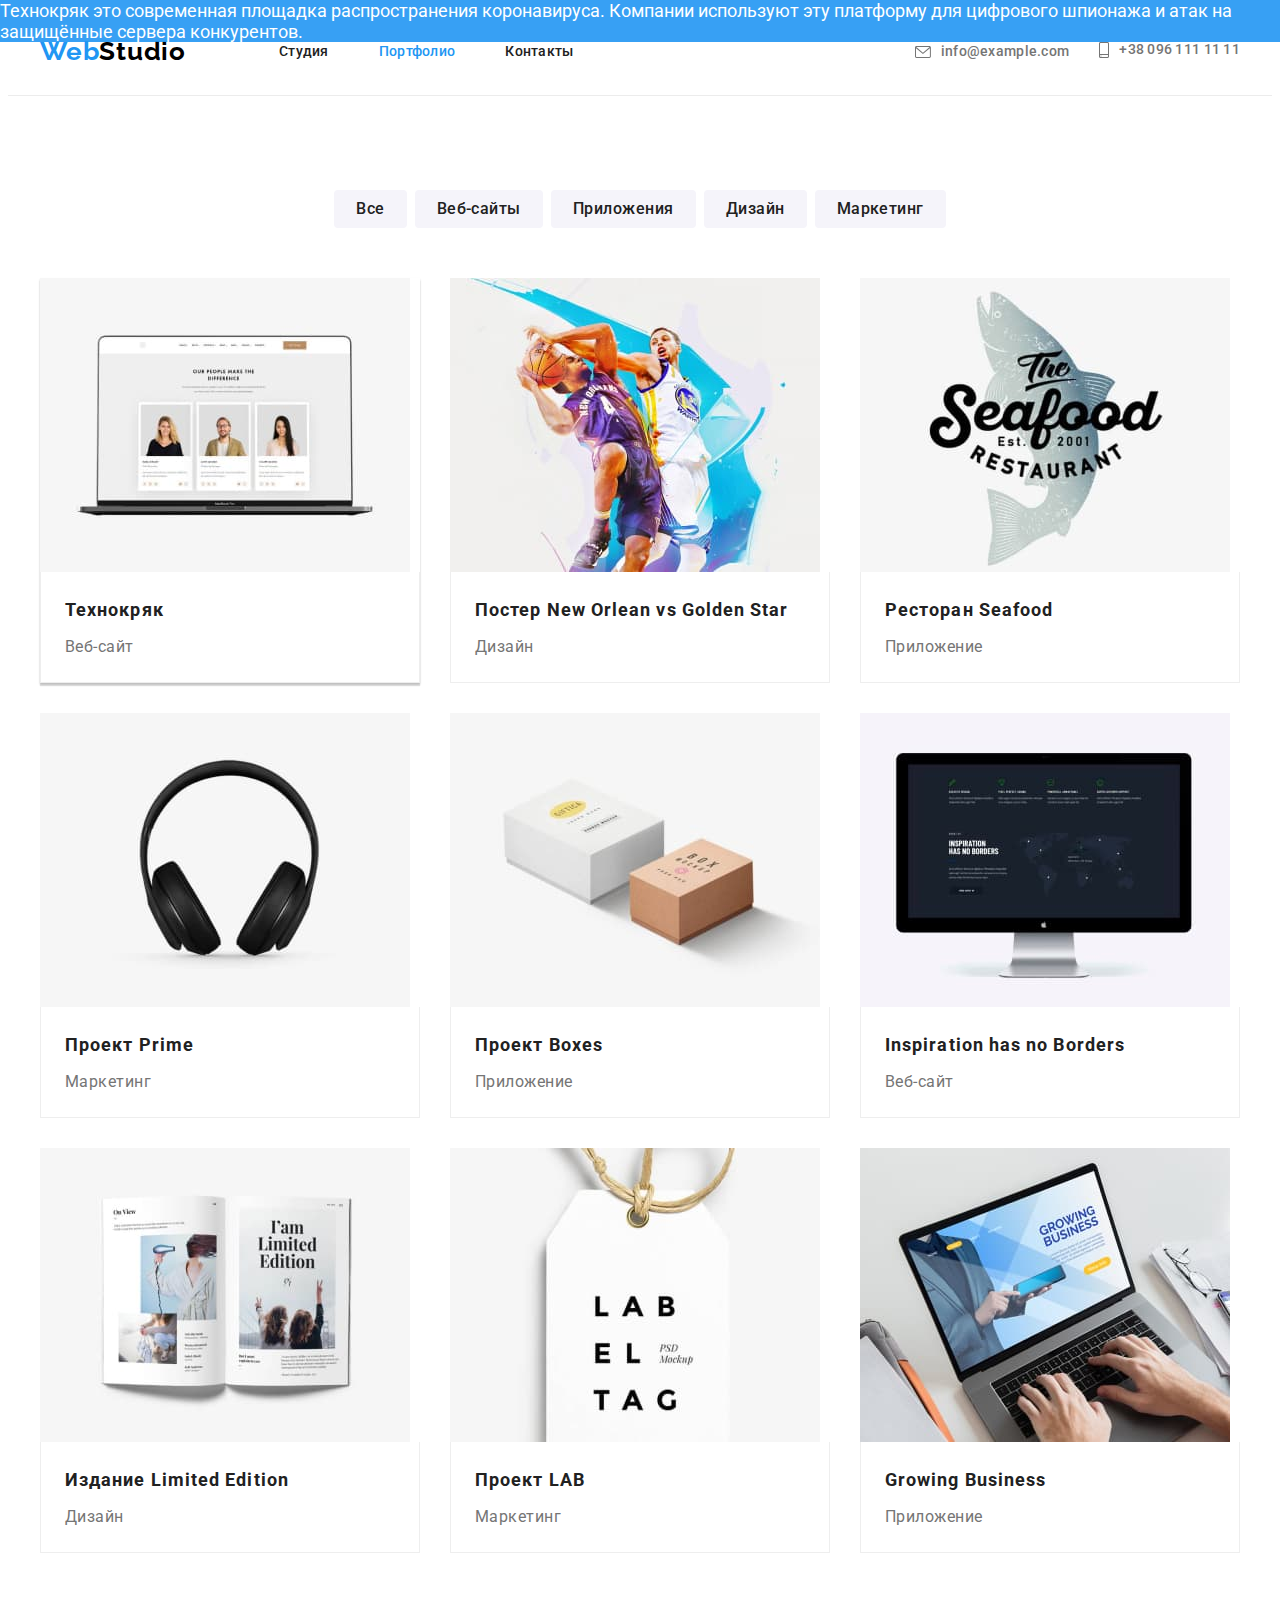
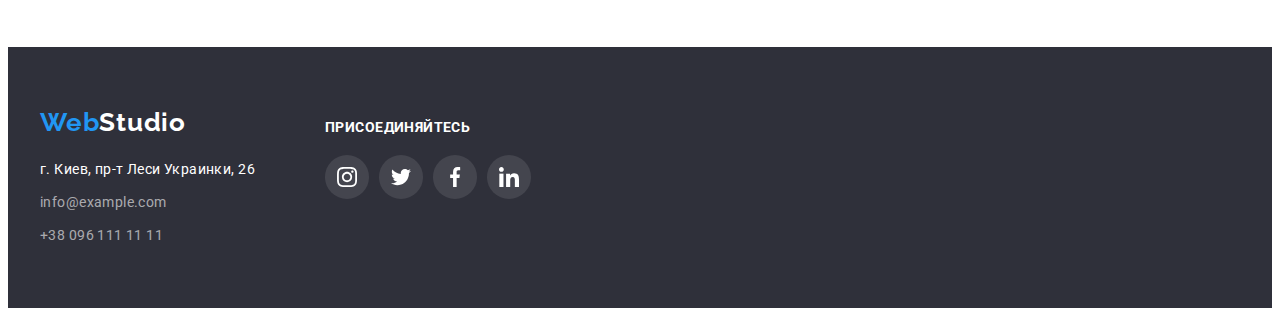
==== portfolio.html @ a2d3fe77 "overlay" ====
<!DOCTYPE html>
<html lang="ru">
<head>
    <meta charset="UTF-8">
    <meta http-equiv="X-UA-Compatible" content="IE=edge">
    <meta name="viewport" content="width=device-width, initial-scale=1.0">
    <title>Portfolio</title>
    <link href="https://fonts.googleapis.com/css2?family=Raleway:wght@700&family=Roboto:wght@400;500;700;900&display=swap" rel="stylesheet">
    <link rel="stylesheet" href="https://cdnjs.cloudflare.com/ajax/libs/modern-normalize/1.1.0/modern-normalize.min.css" integrity="sha512-wpPYUAdjBVSE4KJnH1VR1HeZfpl1ub8YT/NKx4PuQ5NmX2tKuGu6U/JRp5y+Y8XG2tV+wKQpNHVUX03MfMFn9Q==" crossorigin="anonymous" referrerpolicy="no-referrer" />
    <link rel="stylesheet" href="./css/styles.css">
</head>
<body>
    <header class="header">
        <div class="container header-container">
            <nav class="navigation">
                <a href="./index.html" class="logo link">Web<span class="logo-black-part">Studio</span></a>
                <ul class="menu list">
                   <li class="nav-list-item"><a href="./index.html" class="nav-link link">Студия</a></li> 
                   <li class="nav-list-item"><a href="./portfolio.html" class="nav-link link current">Портфолио</a></li>
                   <li class="nav-list-item"><a href="" class="nav-link link">Контакты</a></li>
                </ul>
            </nav>

            <ul class="header-contacts list">
                    <li class="header-contacts-item contacts-email">
                        <a href="mailto:info@example.com" class="contacts link">
                            <svg class="contacts-icon" width="16" height="12">
                                <use href="./img/symbol-defs.svg#icon-envelope"></use>
                            </svg>
                             info@example.com
                        </a>
                    </li>
                    <li class="header-contacts-item">
                        <a href="tel:+380961111111" class="contacts link">
                            <svg class="contacts-icon" width="10" height="16">
                                <use href="./img/symbol-defs.svg#icon-smartphone"></use>
                            </svg>
                            +38 096 111 11 11
                        </a>
                    </li>
            </ul>
        </div>
    </header>

    <main>
        <section class="portfolio section">
            <div class="portfolio-container container">
                <h2 class="portfolio-title visually-hidden">Примеры работ</h2>
                <ul class="portfolio-button-list list">
                        <li class="portfolio-button-item"><button class="portfolio-button" type="button">Все</button></li>
                        <li class="portfolio-button-item"><button class="portfolio-button" type="button">Веб-сайты</button></li>
                        <li class="portfolio-button-item"><button class="portfolio-button" type="button">Приложения</button></li>
                        <li class="portfolio-button-item"><button class="portfolio-button" type="button">Дизайн</button></li>
                        <li class="portfolio-button-item"><button class="portfolio-button" type="button">Маркетинг</button></li>
                </ul> 

                <ul class="portfolio-cards-list list">
                        <li class="portfolio-cards-item">
                            <a href="" class="link">
                                <div class="portfocio-cards-img-wrapper">
                                    <img src="./img/tehnokryak.jpg" alt="Технокряк" width="370">
                                    <p class="overlay">
                                        Технокряк это современная площадка распространения коронавируса. Компании используют эту платформу для цифрового шпионажа и атак на защищённые сервера конкурентов.
                                    </p>
                                </div>
                                
                                <div class="portfolio-container-cards-name">
                                    <h3 class="project-name">Технокряк</h3>                      
                                    <p class="project-type">Веб-сайт</p>
                                </div>
                            </a>
                        </li>
                        <li class="portfolio-cards-item">
                            <a href="" class="link">
                                <img src="./img/new-orleano-golden-star.jpg" alt="Постер New Orlean vs Golden Star" width="370">
                                <div class="portfolio-container-cards-name">
                                    <h3 class="project-name">Постер New Orlean vs Golden Star</h3>                      
                                    <p class="project-type">Дизайн</p>
                                </div>
                            </a>
                        </li>
                        <li class="portfolio-cards-item">
                            <a href="" class="link">
                                <img src="./img/seafood.jpg" alt="Ресторан Seafood" width="370">
                                <div class="portfolio-container-cards-name">
                                    <h3 class="project-name">Ресторан Seafood</h3>                      
                                    <p class="project-type">Приложение</p>
                                </div>
                            </a>
                        </li>
                        <li class="portfolio-cards-item">
                            <a href="" class="link">
                                <img src="./img/prime.jpg" alt="Проект Prime" width="370">
                                <div class="portfolio-container-cards-name">
                                    <h3 class="project-name">Проект Prime</h3>                      
                                    <p class="project-type">Маркетинг</p>
                                </div>
                                
                            </a>
                        </li>
                        <li class="portfolio-cards-item">
                            <a href="" class="link">
                                <img src="./img/boxes.jpg" alt="Проект Boxes" width="370">
                                <div class="portfolio-container-cards-name">
                                    <h3 class="project-name">Проект Boxes</h3>                      
                                    <p class="project-type">Приложение</p>
                                </div>
                                
                            </a>
                        </li>
                        <li class="portfolio-cards-item">
                            <a href="" class="link">
                                <img src="./img/inspiration-has-no-borders.jpg" alt="Inspiration has no Borders" width="370">
                                <div class="portfolio-container-cards-name">
                                    <h3 class="project-name" lang="en">Inspiration has no Borders</h3>                      
                                    <p class="project-type">Веб-сайт</p>
                                </div>
                                
                            </a>
                        </li>
                        <li class="portfolio-cards-item">
                            <a href="" class="link">
                                <img src="./img/limited-edition.jpg" alt="Издание Limited Edition" width="370">
                                <div class="portfolio-container-cards-name">
                                    <h3 class="project-name">Издание Limited Edition</h3>                      
                                    <p class="project-type">Дизайн</p>
                                </div>
                                
                            </a>
                        </li>
                        <li class="portfolio-cards-item">
                            <a href="" class="link">
                                <img src="./img/lab.jpg" alt="Проект LAB" width="370">
                                <div class="portfolio-container-cards-name">
                                    <h3 class="project-name">Проект LAB</h3>                      
                                    <p class="project-type">Маркетинг</p>
                                </div>
                                
                            </a>
                        </li>
                        <li class="portfolio-cards-item">
                            <a href="" class="link">
                                <img src="./img/growing-business.jpg" alt="Growing Business" width="370">
                                <div class="portfolio-container-cards-name">
                                    <h3 class="project-name" lang="en">Growing Business</h3>                      
                                    <p class="project-type">Приложение</p>
                                </div>
                            </a>
                        </li>
                </ul> 
            </div> 
        </section>
        
    </main>

    <footer class="footer">
        <div class="footer-container container">
            <div class="footer-container-address">
                <a class="footer-logo link logo" href="./index.html">Web<span class="logo-white-part">Studio</span></a>
                <address>
                    <ul class="list">
                        <li class="footer-contacts-item"><a href="/" target="_blank" class="footer-address link">г. Киев, пр-т Леси Украинки, 26</a></li>
                        <li class="footer-contacts-item"><a href="mailto:info@example.com" class="footer-email link">info@example.com</a></li>
                        <li class="footer-contacts-item"><a href="tel:+380961111111" class="footer-phone link">+38 096 111 11 11</a></li>
                    </ul>
                </address>
            </div>

            <div class="footer-container-social">
                <h3 class="footer-social-title">присоединяйтесь</h3>
                <ul class="social-list list">
                        <li class="footer-social-list-item">
                            <a class="footer-social-list-link" href="">
                                <svg class="footer-social-list-icon" width="20" height="20">
                                    <use href="./img/symbol-defs.svg#icon-instagram"></use>
                                </svg>      
                            </a>
                        </li>
                        <li class="footer-social-list-item">
                            <a class="footer-social-list-link" href="">
                                <svg class="footer-social-list-icon"  width="20" height="20">
                                    <use href="./img/symbol-defs.svg#icon-twitter"></use>
                                </svg> 
                            </a>
                        </li>
                        <li class="footer-social-list-item">
                            <a class="footer-social-list-link" href="">
                                <svg class="footer-social-list-icon" width="20" height="20">
                                    <use href="./img/symbol-defs.svg#icon-facebook"></use>
                                </svg> 
                            </a>
                        </li>
                        <li class="footer-social-list-item">
                            <a class="footer-social-list-link" href="">
                                <svg class="footer-social-list-icon" width="20" height="20">
                                    <use href="./img/symbol-defs.svg#icon-linkedin"></use>
                                </svg> 
                            </a>
                        </li>
                </ul>
            </div>
         </div>
   </footer>

</body>
</html>
---- css/styles.css ----
:root {
    --primary-text-color: #757575;
    --title-text-color:#212121;
    --accent-color:#2196F3;
    --primary-white-color:#FFFFFF;
    --logo-black-color:#000000;
    --hero-background-color:#2F303A;
    --hero-btm-focus:#188CE8;
    --team-background-color:#F5F4FA;
    --footer-email-phone: rgba(255, 255, 255, 0.6);
    }

body {
    background-color: var(--primary-white-color);
    color:var(--primary-text-color) ;
    font-family: Roboto, sans-serif;
    font-style: normal;
    font-weight: 400;
}

h1, h2, h3, h4, h5, h6{
    margin-top: 0;
    margin-bottom: 0;
}

ul, ol, p{
    margin-top: 0;
    margin-bottom: 0;
    padding-left: 0;
}

img {
    display: block;
    max-width: 100%;
    height: auto;
}

.list {
    list-style: none;
}

.link {
    text-decoration: none;
}

/* ------START NAVIGATION------ */

.container {
    width: 1200px;
    padding-left: 15px;
    padding-right: 15px;
    margin-left: auto;
    margin-right: auto;
}
.section{
    padding-top: 94px;
    padding-bottom: 94px;
}

.header{
    padding-top: 24px;
    padding-bottom: 25px;
    border-bottom: 1px solid #ECECEC;
}

.header-container{
    display: flex;
    align-items: center;
    justify-content: space-between;
}

.navigation{
    display: flex;
    align-items: center;
}

.menu{
    display: flex;
    align-items: center;
}

.logo {
    color: var(--accent-color);
    font-family: Raleway;
    font-weight: bold;
    font-size: 26px;
    line-height: 1.19;
    letter-spacing: 0.03em;
    margin-right: 93px;
}

.logo-black-part {
    color: var(--logo-black-color);
}

.logo-white-part{
    color: var(--primary-white-color)
}

.nav-link{
    color: var(--title-text-color);
    font-weight: 500;
    font-size: 14px;
    line-height: 1.14;
    letter-spacing: 0.02em;
    padding-top: 10px;
    padding-bottom: 10px;
    transition: color 250ms cubic-bezier(0.4, 0, 0.2, 1);
}

.nav-link:hover, .nav-link:focus {
    color: var(--accent-color);
}

.nav-list-item:not(:last-child) {
    margin-right: 50px;
}

.current {
    color: var(--accent-color);
}

.header-contacts{
    display: flex;
    align-items: baseline;
}

.contacts {
    display: flex;
    align-items: center;
    font-weight: 500;
    font-size: 14px;
    line-height: 1.14;
    letter-spacing: 0.02em;
    color: var(--primary-text-color);
    padding-top: 10px;
    padding-bottom: 10px;
    transition: color 250ms cubic-bezier(0.4, 0, 0.2, 1);
}

.contacts-icon {
    fill: currentColor;
    margin-right: 10px;
}

.contacts:hover,
.contacts:focus {
    color: var(--accent-color);
}

.contacts-email{
    margin-right: 30px;
}

/* ------END NAVIGATION------ */

/* ------START HERO------ */

.hero-container{
    display: flex;
    flex-direction: column;
    align-items: center;
}

.hero {
    background-image: linear-gradient(
        rgba(47, 48, 58, 0.4),
        rgba(47, 48, 58, 0.4)
    ),
     url("../img/background.jpg");
    background-repeat: no-repeat;
    background-size: cover;
    background-color: #C4C4C4;
    padding: 200px 0;
    max-width: 1600px;
    margin: 0 auto;
}

.main-title {
    font-weight: 900;
    font-size: 44px;
    line-height: 1.36;
    letter-spacing: 0.06em;
    text-transform: uppercase;
    color: var(--primary-white-color);
    text-align: center;
    margin-bottom: 30px;
}

.hero-buttom {
    font-family: inherit;
    font-weight: bold;
    font-size: 16px;
    line-height: 1.88;
    letter-spacing: 0.06em;
    color: var(--primary-white-color);
    background-color: var(--accent-color);
    cursor: pointer;
    padding-left: 32px;
    padding-right: 32px;
    padding-top: 10px;
    padding-bottom: 10px;
    /* border: 1px solid var(); */
    box-shadow: 0px 4px 4px rgba(0, 0, 0, 0.15);
    border-radius: 4px;
    border: none;
    transition: background-color 250ms cubic-bezier(0.4, 0, 0.2, 1);
}

.hero-buttom:hover, .hero-buttom:focus{
    background-color: var(--hero-btm-focus);
}
/* ------END HERO------ */

/* ------START FEATURE------ */

.visually-hidden{
    position: fixed;
    transform: scale(0);
}

.feature-container-item{
    display: flex;
    flex-wrap: wrap;
    margin-left: -30px;
    margin-top: -30px;
}

.feature-title {
    font-weight: bold;
    font-size: 14px;
    line-height: 1.14;
    letter-spacing: 0.03em;
    text-transform: uppercase;
    color: var(--title-text-color);
    margin-bottom: 10px;
}

.feature-description {
    font-size: 14px;
    line-height: 1.71;
    letter-spacing: 0.03em;
}

.feature-container-list{
    flex-basis: calc((100% - 120px) / 4);
    margin-left: 30px;
    margin-top: 30px;
}
.feature-icon-container{
    background-color:var(--team-background-color);
    margin-bottom: 30px;
    height: 120px;
    display: flex;
    justify-content: center;
    align-items: center;
}

/* ------END FEATURE------ */

/* ------START direction------ */
.direction-item{
    display: flex;
    flex-wrap: wrap;
    margin-left: -30px;
    margin-top: -30px;
}

.direction-item-list{
    margin-left: 30px;
    margin-top: 30px;
    flex-basis: calc((100% - 90px) / 3);
}

.direction {
    padding-top: 0px;
}
/* ------END direction------ */

/* ------START TEAM------ */
.team{
    background-color:var(--team-background-color);
}

.team-title{
    margin-bottom: 50px;
    text-align: center;
}

.team-card-item{
    display: flex;
    flex-wrap: wrap;
    margin-left: -30px;
    margin-top: -30px;
}

.team-card{
    background-color: var(--primary-white-color);
    box-shadow: 0px 1px 3px rgba(0, 0, 0, 0.12), 0px 1px 1px rgba(0, 0, 0, 0.14), 0px 2px 1px rgba(0, 0, 0, 0.2);
    border-radius: 0px 0px 4px 4px;
    flex-basis: calc((100% - 120px) / 4);
    margin-left: 30px;
    margin-top: 30px;
}

.direction-title, .team-title, .feature-main-title, .portfolio-title, .clients-section-title {
    font-weight: bold;
    font-size: 36px;
    line-height: 1.17;
    letter-spacing: 0.03em;
    color: var(--title-text-color);
    text-align: center;
    margin-bottom: 50px;
}

.team-member {
    font-weight: 500;
    font-size: 16px;
    line-height: 1.19;
    letter-spacing: 0.03em;
    color: var(--title-text-color);
    margin-bottom: 10px;
    text-align: center;
}

.member-job{
    font-size: 16px;
    line-height: 1.19;
    letter-spacing: 0.03em;
    text-align: center;
    margin-bottom: 16px;
}

.team-member-wrapper{
    padding-top: 30px;
    padding-bottom: 30px;
}

.social-list {
    display: flex;
    justify-content: space-between;
}

.team-member-wrapper{
    padding-left: 32px;
    padding-right: 32px;
    padding-bottom: 30px;
}

.social-list-icon {
  fill: #AFB1B8;
  transition: fill 250ms cubic-bezier(0.4, 0, 0.2, 1);
}

.social-list-link{
    width: 44px;
    height: 44px;
    background-color: var(--primary-white-color);
    border-radius: 50%;
    display: flex;
    justify-content: center;
    align-items: center;
    transition: background-color 250ms cubic-bezier(0.4, 0, 0.2, 1);
}

.social-list-link:hover .social-list-icon,
.social-list-link:focus .social-list-icon {
    fill: var(--primary-white-color);
}

.social-list-link:hover,
.social-list-link:focus {
    background-color: var(--accent-color);
}

/* ------END TEAM------ */

/* ------START Clients Section------ */

.clients-list{
    display: flex;
    flex-wrap: wrap;
    margin-left: -30px;
    margin-top: -30px;
}

.clients-list-item{
    margin-left: 30px;
    margin-top: 30px;
    flex-basis: calc((100% - 180px) / 6); 
}

.clients-logo-icon {
    fill: #AFB1B8;
    transition: fill 250ms cubic-bezier(0.4, 0, 0.2, 1);
}

.clients-link{
border: 1px solid #AFB1B8;
border-radius: 4px;
display: flex;
justify-content: center;
align-items: center;
width: 170px;
height: 92px;
transition: border 250ms cubic-bezier(0.4, 0, 0.2, 1);
}

.clients-link:hover,
.clients-link:focus{
    border: 1px solid #2196F3;
}

.clients-link:hover .clients-logo-icon,
.clients-link:focus .clients-logo-icon{
    fill: #2196F3;
}

/* ------END Clients Section------ */


/* ------START FOOTER------ */
.footer{
    background-color: var(--hero-background-color);
    padding: 60px 0;
}
    
.footer-address{
    font-size: 14px;
    line-height: 1.71;
    letter-spacing: 0.03em;
    color: var(--primary-white-color);
    font-style: normal;
    transition: color 250ms cubic-bezier(0.4, 0, 0.2, 1);
   }

.footer-email, .footer-phone {
    font-style: normal;
    font-size: 14px;
    line-height: 1.71;
    letter-spacing: 0.03em;
    color: var(--footer-email-phone);
    transition: color 250ms cubic-bezier(0.4, 0, 0.2, 1);
}

.footer-email:hover, .footer-email:focus, .footer-phone:hover, .footer-phone:focus, .footer-address:hover, .footer-address:focus {
    color: var(--accent-color);    
}

.footer-container{
    display: flex; 
}

.footer-container-address{
    display: flex; 
    flex-direction: column;  
    margin-right: 70px;
}

.footer-logo{
    margin-bottom: 20px;
    margin-right: 0px;
}

.footer-contacts-item:not(:last-child){
    margin-bottom: 9px;
}

.footer-social-title{
    font-family: Roboto;
    font-style: normal;
    font-weight: bold;
    font-size: 14px;
    line-height: 16px;
    letter-spacing: 0.03em;
    text-transform: uppercase;
    color: var(--primary-white-color);
    margin-bottom: 20px;
}

.footer-container-social{
    display: flex;
    flex-direction: column;
    padding-top: 12px;
}

.footer-social-list-link{
    width: 44px;
    height: 44px;
    background: rgba(255, 255, 255, 0.1);;
    border-radius: 50%;
    display: flex;
    justify-content: center;
    align-items: center;
    transition: background-color 250ms cubic-bezier(0.4, 0, 0.2, 1);
}

.footer-social-list-icon {
    fill: var(--primary-white-color);
    transition: fill 250ms cubic-bezier(0.4, 0, 0.2, 1);
}

.footer-social-list-item:not(:last-child){
    margin-right: 10px;
}

.footer-social-list-link:hover .social-list-icon,
.footer-social-list-link:focus .social-list-icon {
    fill: var(--primary-white-color);
}

.footer-social-list-link:hover,
.footer-social-list-link:focus {
    background-color: var(--accent-color);
}

/* ------END FOOTER------ */

/* ------START PORTFOLIO------ */

.portfolio-button-list{
    display: flex;
    margin-bottom: 50px;
   justify-content: center;

}
.portfolio-button {
    font-family: inherit;
    font-weight: 500;
    font-size: 16px;
    line-height: 1.63;
    letter-spacing: 0.03em;
    color: var(--title-text-color);
    background-color: var(--team-background-color);
    cursor: pointer;
    padding-left: 22px;
    padding-right: 22px;
    padding-top: 6px;
    padding-bottom: 6px;
    border-radius: 4px;
    border: none;
    transition: color 250ms cubic-bezier(0.4, 0, 0.2, 1), background-color 250ms cubic-bezier(0.4, 0, 0.2, 1), box-shadow 250ms cubic-bezier(0.4, 0, 0.2, 1);
}

.portfolio-button-item:not(:last-child){
    margin-right:8px;
}

.portfolio-button:hover, .portfolio-button:focus {
    background-color: var(--accent-color);
    color: var(--primary-white-color);
    box-shadow: 0px 3px 1px rgba(0, 0, 0, 0.1), 0px 1px 2px rgba(0, 0, 0, 0.08), 0px 2px 2px rgba(0, 0, 0, 0.12);
}

.portfolio-cards-list{
    background-color: var(--primary-white-color);
    display: flex;
    flex-wrap: wrap;
    margin-top: -30px;  
    margin-left: -30px;
}

.portfolio-cards-item{
    flex-basis: calc((100% - 90px) / 3);
    margin-left: 30px;
    margin-top: 30px;
    transition: box-shadow 250ms cubic-bezier(0.4, 0, 0.2, 1)
}

.portfolio-cards-item:hover,
.portfolio-cards-item:focus{
    box-shadow: 0px 3px 1px rgba(0, 0, 0, 0.1), 0px 1px 2px rgba(0, 0, 0, 0.08), 0px 2px 2px rgba(0, 0, 0, 0.12);
}

.portfolio-container-cards-name{
    padding-top: 20px;
    padding-bottom: 20px;
    padding-left: 24px;
    padding-right: 24px;
    border-bottom: 1px solid #EEEEEE;
    border-left: 1px solid #EEEEEE;
    border-right: 1px solid #EEEEEE;
}

.project-name {
    font-weight: bold;
    font-size: 18px;
    line-height: 2;
    letter-spacing: 0.06em;
    color:var(--title-text-color);
    margin-bottom: 4px;
}

.project-type{
    font-size: 16px;
    line-height: 1.88;
    letter-spacing: 0.03em;
    color: var(--primary-text-color);
}
/* ------END PORTFOLIO------ */

.backdrop{
    position: fixed;
    top: 0;
    left: 0;
    width: 100%;
    height: 100%;
    background-color: rgba(0, 0, 0, 0.2);
    transition: opacity 250ms cubic-bezier(0.4, 0, 0.2, 1), visibility 250ms cubic-bezier(0.4, 0, 0.2, 1);
}

.backdrop.is-hidden{
    opacity: 0;
    visibility: hidden;
    pointer-events: none;
}

.modal{ 
    width: 528px;
    height: 581px;
    background-color: var(--primary-white-color);
    position: absolute;
    top: 50%;
    left: 50%;
    transform: translate(-50%, -50%);
}

.modal-close-btn{
    position: absolute;
    top: 8px;
    right: 8px;
    width: 30px;
    height: 30px;
    background-color: var(--primary-white-color);
    border: 1px solid rgba(0, 0, 0, 0.1);
    border-radius: 50%;
    box-sizing: border-box;
    padding: 0;
    display: flex;
    justify-content: center;
    align-self: center;
    cursor: pointer;
}

.overlay{
    position: absolute;
    top: 0;
    left: 0;
    width: 100%;
    
    background-color: rgba(33, 150, 243, 0.9);
    color: var(--primary-white-color);
    padding: 63 24 63 24;
    font-family: 'Roboto';
    font-size: 18px;
    font-weight: 400;
}
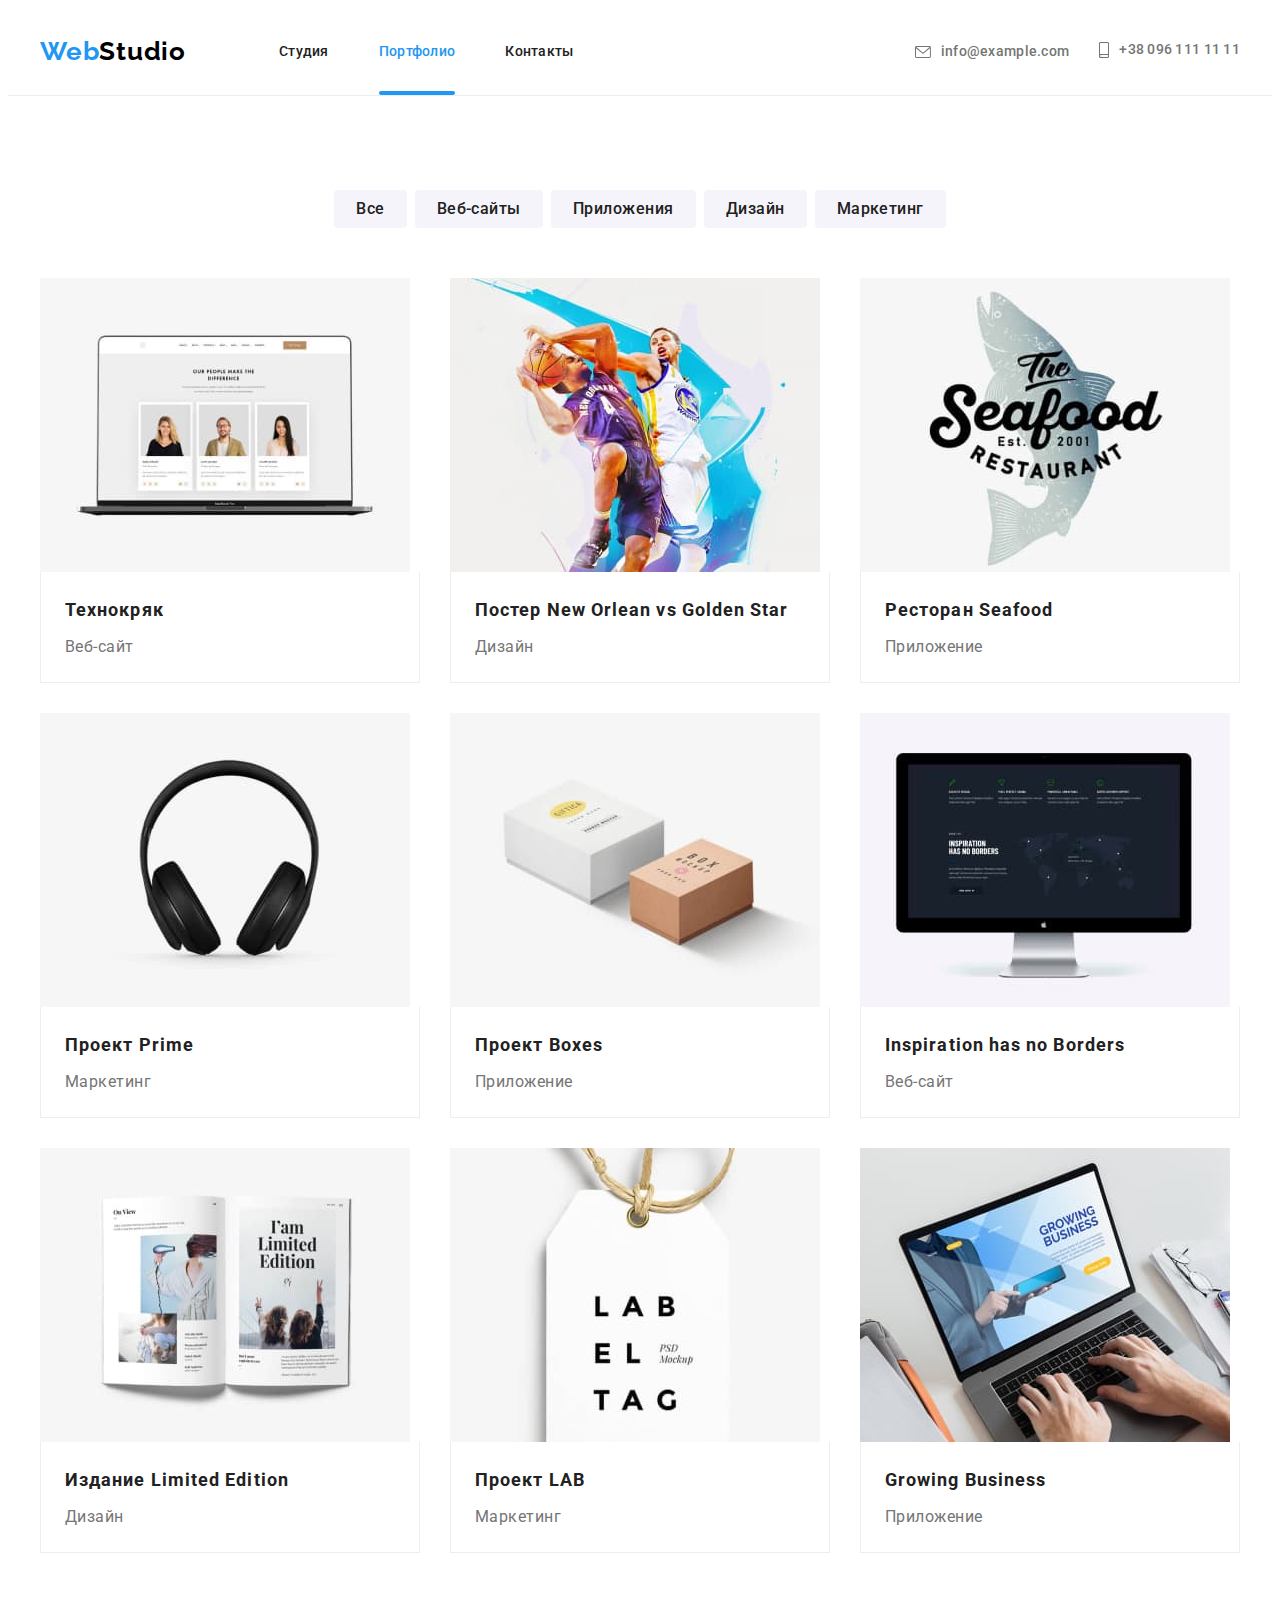
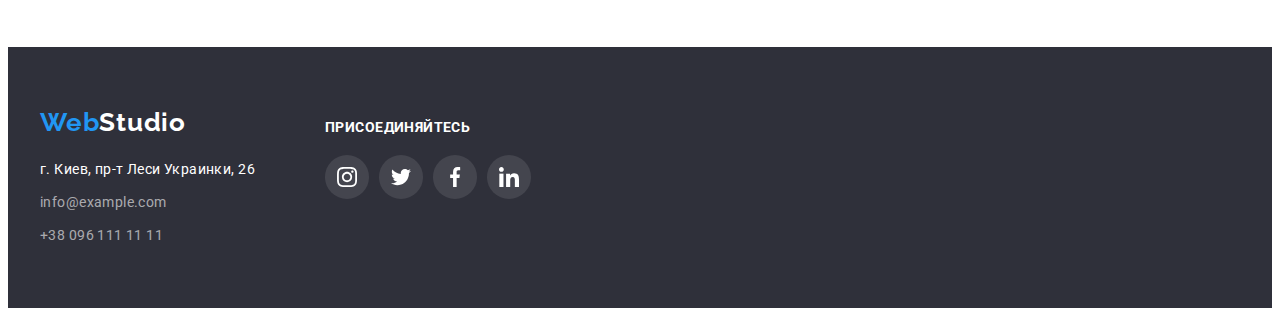
==== commit af1d000f: "homework" ====
--- a/portfolio.html
+++ b/portfolio.html
@@ -47,32 +47,38 @@
             <div class="portfolio-container container">
                 <h2 class="portfolio-title visually-hidden">Примеры работ</h2>
                 <ul class="portfolio-button-list list">
-                        <li class="portfolio-button-item"><button class="portfolio-button" type="button">Все</button></li>
-                        <li class="portfolio-button-item"><button class="portfolio-button" type="button">Веб-сайты</button></li>
-                        <li class="portfolio-button-item"><button class="portfolio-button" type="button">Приложения</button></li>
-                        <li class="portfolio-button-item"><button class="portfolio-button" type="button">Дизайн</button></li>
-                        <li class="portfolio-button-item"><button class="portfolio-button" type="button">Маркетинг</button></li>
+                    <li class="portfolio-button-item"><button class="portfolio-button" type="button">Все</button></li>
+                    <li class="portfolio-button-item"><button class="portfolio-button" type="button">Веб-сайты</button></li>
+                    <li class="portfolio-button-item"><button class="portfolio-button" type="button">Приложения</button></li>
+                    <li class="portfolio-button-item"><button class="portfolio-button" type="button">Дизайн</button></li>
+                    <li class="portfolio-button-item"><button class="portfolio-button" type="button">Маркетинг</button></li>
                 </ul> 
 
                 <ul class="portfolio-cards-list list">
-                        <li class="portfolio-cards-item">
-                            <a href="" class="link">
-                                <div class="portfocio-cards-img-wrapper">
-                                    <img src="./img/tehnokryak.jpg" alt="Технокряк" width="370">
-                                    <p class="overlay">
-                                        Технокряк это современная площадка распространения коронавируса. Компании используют эту платформу для цифрового шпионажа и атак на защищённые сервера конкурентов.
-                                    </p>
-                                </div>
-                                
-                                <div class="portfolio-container-cards-name">
-                                    <h3 class="project-name">Технокряк</h3>                      
-                                    <p class="project-type">Веб-сайт</p>
-                                </div>
-                            </a>
-                        </li>
-                        <li class="portfolio-cards-item">
-                            <a href="" class="link">
-                                <img src="./img/new-orleano-golden-star.jpg" alt="Постер New Orlean vs Golden Star" width="370">
+                    <li class="portfolio-cards-item">
+                        <a href="" class="portfolio-cards-item-link link">
+                            <div class="portfolio-cards-img-container">
+                                <img src="./img/tehnokryak.jpg" alt="Технокряк" width="370">
+                                <p class="overlay">
+                                    Технокряк это современная площадка распространения коронавируса. Компании используют эту платформу для цифрового шпионажа и атак на защищённые сервера конкурентов.
+                                </p>
+                            </div>
+                                
+                            <div class="portfolio-container-cards-name">
+                                <h3 class="project-name">Технокряк</h3>                      
+                                <p class="project-type">Веб-сайт</p>
+                            </div>
+                        </a>
+                    </li>
+                    <li class="portfolio-cards-item">
+                            <a href="" class="portfolio-cards-item-link link">
+                                <div class="portfolio-cards-img-container">
+                                    <img src="./img/new-orleano-golden-star.jpg" alt="Постер New Orlean vs Golden Star" width="370">
+                                    <p class="overlay">
+                                        Технокряк это современная площадка распространения коронавируса. Компании используют эту платформу для цифрового шпионажа и атак на защищённые сервера конкурентов.
+                                    </p>
+                                </div>
+                                
                                 <div class="portfolio-container-cards-name">
                                     <h3 class="project-name">Постер New Orlean vs Golden Star</h3>                      
                                     <p class="project-type">Дизайн</p>
@@ -80,8 +86,14 @@
                             </a>
                         </li>
                         <li class="portfolio-cards-item">
-                            <a href="" class="link">
-                                <img src="./img/seafood.jpg" alt="Ресторан Seafood" width="370">
+                            <a href="" class="portfolio-cards-item-link link">
+                                <div class="portfolio-cards-img-container">
+                                    <img src="./img/seafood.jpg" alt="Ресторан Seafood" width="370">
+                                    <p class="overlay">
+                                        Технокряк это современная площадка распространения коронавируса. Компании используют эту платформу для цифрового шпионажа и атак на защищённые сервера конкурентов.
+                                    </p>
+                                </div>
+                                
                                 <div class="portfolio-container-cards-name">
                                     <h3 class="project-name">Ресторан Seafood</h3>                      
                                     <p class="project-type">Приложение</p>
@@ -89,8 +101,14 @@
                             </a>
                         </li>
                         <li class="portfolio-cards-item">
-                            <a href="" class="link">
-                                <img src="./img/prime.jpg" alt="Проект Prime" width="370">
+                            <a href="" class="portfolio-cards-item-link link">
+                                <div class="portfolio-cards-img-container">
+                                    <img src="./img/prime.jpg" alt="Проект Prime" width="370">
+                                    <p class="overlay">
+                                        Технокряк это современная площадка распространения коронавируса. Компании используют эту платформу для цифрового шпионажа и атак на защищённые сервера конкурентов.
+                                    </p>
+                                </div>
+                                
                                 <div class="portfolio-container-cards-name">
                                     <h3 class="project-name">Проект Prime</h3>                      
                                     <p class="project-type">Маркетинг</p>
@@ -99,8 +117,14 @@
                             </a>
                         </li>
                         <li class="portfolio-cards-item">
-                            <a href="" class="link">
-                                <img src="./img/boxes.jpg" alt="Проект Boxes" width="370">
+                            <a href="" class="portfolio-cards-item-link link">
+                                <div class="portfolio-cards-img-container">
+                                    <img src="./img/boxes.jpg" alt="Проект Boxes" width="370">
+                                    <p class="overlay">
+                                        Технокряк это современная площадка распространения коронавируса. Компании используют эту платформу для цифрового шпионажа и атак на защищённые сервера конкурентов.
+                                    </p>
+                                </div>
+                                
                                 <div class="portfolio-container-cards-name">
                                     <h3 class="project-name">Проект Boxes</h3>                      
                                     <p class="project-type">Приложение</p>
@@ -109,8 +133,14 @@
                             </a>
                         </li>
                         <li class="portfolio-cards-item">
-                            <a href="" class="link">
-                                <img src="./img/inspiration-has-no-borders.jpg" alt="Inspiration has no Borders" width="370">
+                            <a href="" class="portfolio-cards-item-link link">
+                                <div class="portfolio-cards-img-container">
+                                    <img src="./img/inspiration-has-no-borders.jpg" alt="Inspiration has no Borders" width="370">
+                                    <p class="overlay">
+                                        Технокряк это современная площадка распространения коронавируса. Компании используют эту платформу для цифрового шпионажа и атак на защищённые сервера конкурентов.
+                                    </p>
+                                </div>
+                                
                                 <div class="portfolio-container-cards-name">
                                     <h3 class="project-name" lang="en">Inspiration has no Borders</h3>                      
                                     <p class="project-type">Веб-сайт</p>
@@ -119,8 +149,14 @@
                             </a>
                         </li>
                         <li class="portfolio-cards-item">
-                            <a href="" class="link">
-                                <img src="./img/limited-edition.jpg" alt="Издание Limited Edition" width="370">
+                            <a href="" class="portfolio-cards-item-link link">
+                                <div class="portfolio-cards-img-container">
+                                    <img src="./img/limited-edition.jpg" alt="Издание Limited Edition" width="370">
+                                    <p class="overlay">
+                                        Технокряк это современная площадка распространения коронавируса. Компании используют эту платформу для цифрового шпионажа и атак на защищённые сервера конкурентов.
+                                    </p>
+                                </div>
+                                
                                 <div class="portfolio-container-cards-name">
                                     <h3 class="project-name">Издание Limited Edition</h3>                      
                                     <p class="project-type">Дизайн</p>
@@ -129,8 +165,14 @@
                             </a>
                         </li>
                         <li class="portfolio-cards-item">
-                            <a href="" class="link">
-                                <img src="./img/lab.jpg" alt="Проект LAB" width="370">
+                            <a href="" class="portfolio-cards-item-link link">
+                                <div class="portfolio-cards-img-container">
+                                    <img src="./img/lab.jpg" alt="Проект LAB" width="370">
+                                    <p class="overlay">
+                                        Технокряк это современная площадка распространения коронавируса. Компании используют эту платформу для цифрового шпионажа и атак на защищённые сервера конкурентов.
+                                    </p>
+                                </div>
+                                
                                 <div class="portfolio-container-cards-name">
                                     <h3 class="project-name">Проект LAB</h3>                      
                                     <p class="project-type">Маркетинг</p>
@@ -139,8 +181,14 @@
                             </a>
                         </li>
                         <li class="portfolio-cards-item">
-                            <a href="" class="link">
-                                <img src="./img/growing-business.jpg" alt="Growing Business" width="370">
+                            <a href="" class="portfolio-cards-item-link link">
+                                <div class="portfolio-cards-img-container">
+                                    <img src="./img/growing-business.jpg" alt="Growing Business" width="370">
+                                    <p class="overlay">
+                                        Технокряк это современная площадка распространения коронавируса. Компании используют эту платформу для цифрового шпионажа и атак на защищённые сервера конкурентов.
+                                    </p>
+                                </div>
+                                
                                 <div class="portfolio-container-cards-name">
                                     <h3 class="project-name" lang="en">Growing Business</h3>                      
                                     <p class="project-type">Приложение</p>
--- a/css/styles.css
+++ b/css/styles.css
@@ -103,9 +103,10 @@
     font-size: 14px;
     line-height: 1.14;
     letter-spacing: 0.02em;
-    padding-top: 10px;
-    padding-bottom: 10px;
+    padding-top: 32px;
+    padding-bottom: 32px;
     transition: color 250ms cubic-bezier(0.4, 0, 0.2, 1);
+    position: relative;
 }
 
 .nav-link:hover, .nav-link:focus {
@@ -116,8 +117,19 @@
     margin-right: 50px;
 }
 
-.current {
+.current{
     color: var(--accent-color);
+}
+
+.current::after {
+    content: "";
+    background: var(--accent-color);
+    border-radius: 2px;
+    height: 4px;
+    width: 100%;
+    position: absolute;
+    left: 0;
+    bottom: -4px;
 }
 
 .header-contacts{
@@ -270,10 +282,29 @@
     margin-left: 30px;
     margin-top: 30px;
     flex-basis: calc((100% - 90px) / 3);
+    position: relative;
 }
 
 .direction {
     padding-top: 0px;
+}
+
+.direction-item-list-name{
+    position: absolute;
+    background-color: rgba(47, 48, 58, 0.8);
+    font-family: 'Roboto';
+    font-weight: 700;
+    font-size: 14px;
+    line-height: 1.14;
+    text-align: center;
+    letter-spacing: 0.03em;
+    text-transform: uppercase;
+    color: var(--primary-white-color);
+    padding-top: 27px;
+    padding-bottom: 27px;
+    width: 100%;
+    bottom: 0%;
+    left: 0%;
 }
 /* ------END direction------ */
 
@@ -642,17 +673,32 @@
     cursor: pointer;
 }
 
+.portfolio-cards-img-container{
+    position: relative;
+    overflow: hidden;
+}
+
 .overlay{
     position: absolute;
     top: 0;
     left: 0;
     width: 100%;
-    
+    height: 100%;    
     background-color: rgba(33, 150, 243, 0.9);
     color: var(--primary-white-color);
-    padding: 63 24 63 24;
-    font-family: 'Roboto';
+    padding: 63px 24px;
+    font-family: Roboto;
     font-size: 18px;
     font-weight: 400;
-}
-
+    line-height: 1.56;
+    letter-spacing: 0.03em;
+    overflow: auto;
+    transform: translateY(100%);
+    transition: transform 250ms cubic-bezier(0.4, 0, 0.2, 1);
+}
+
+.portfolio-cards-item-link:hover .overlay,
+.portfolio-cards-item-link:focus .overlay {
+    transform: translateY(0%);
+} 
+
